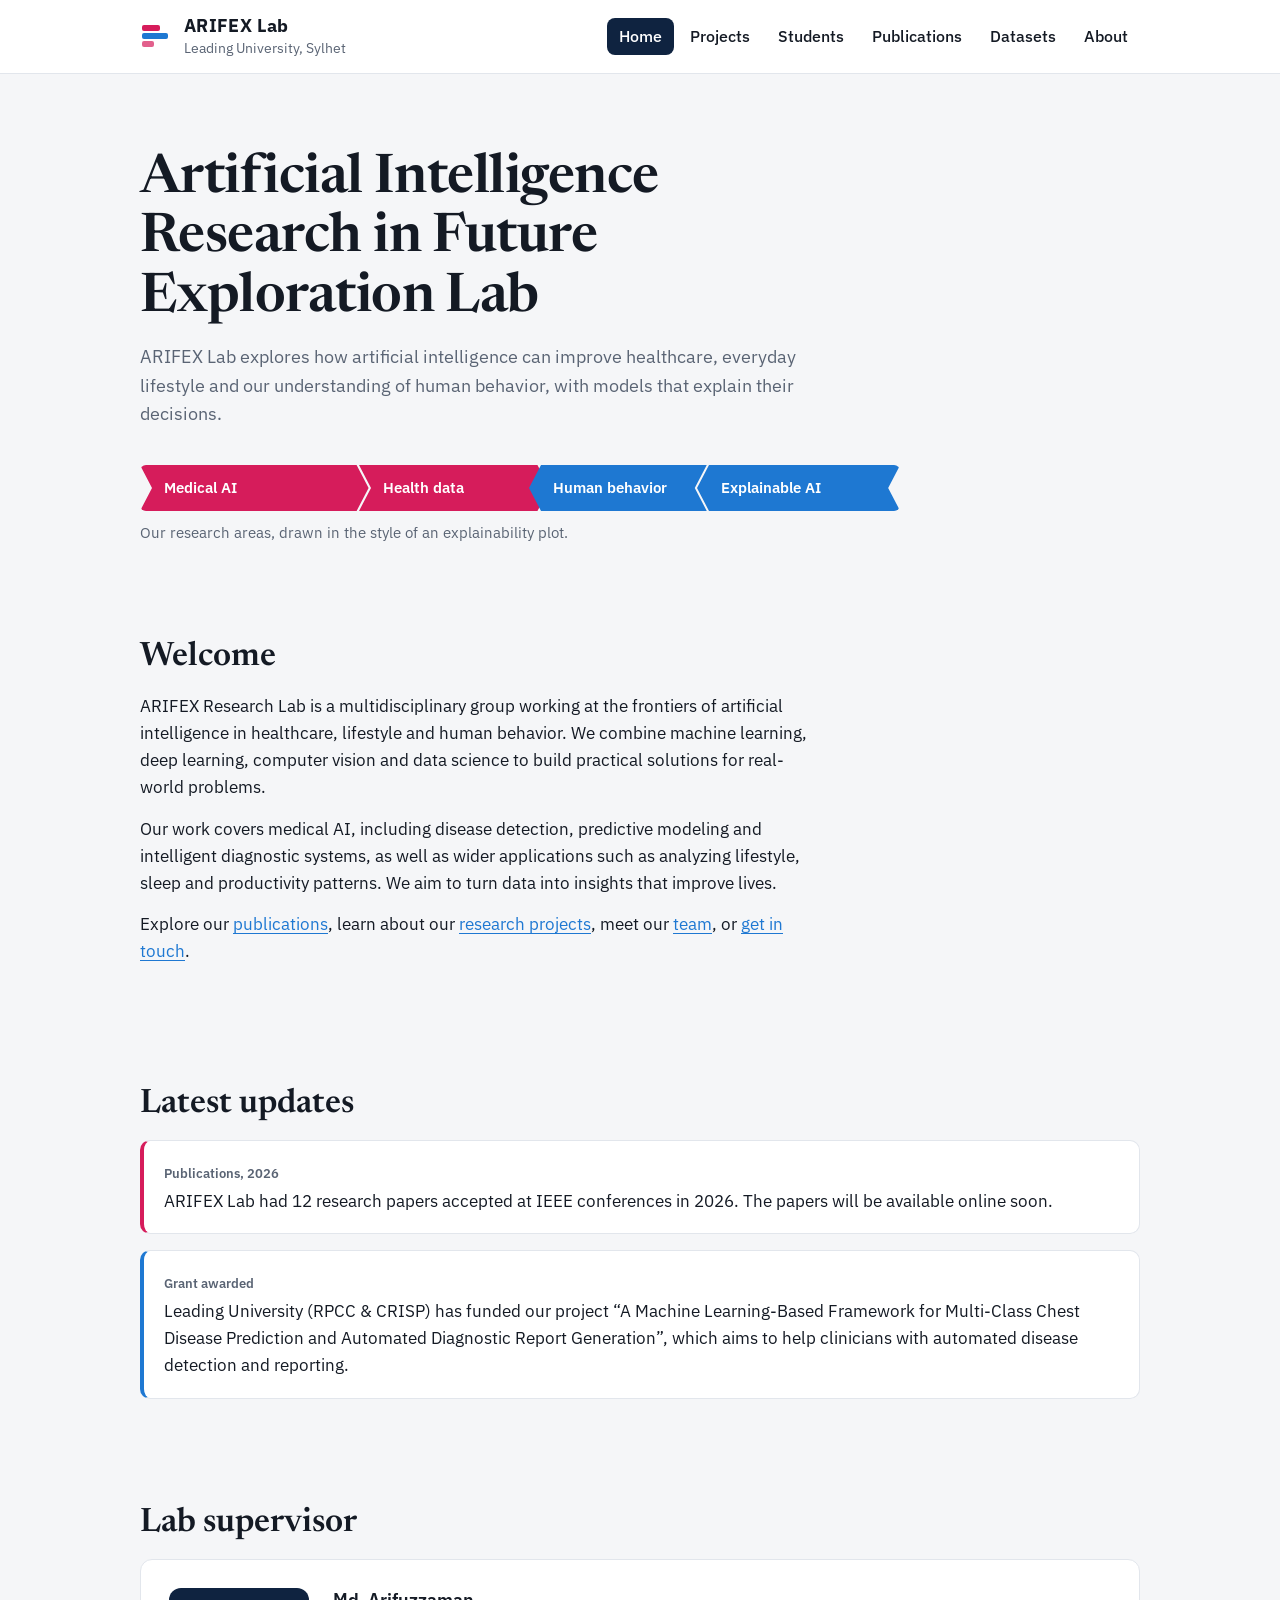
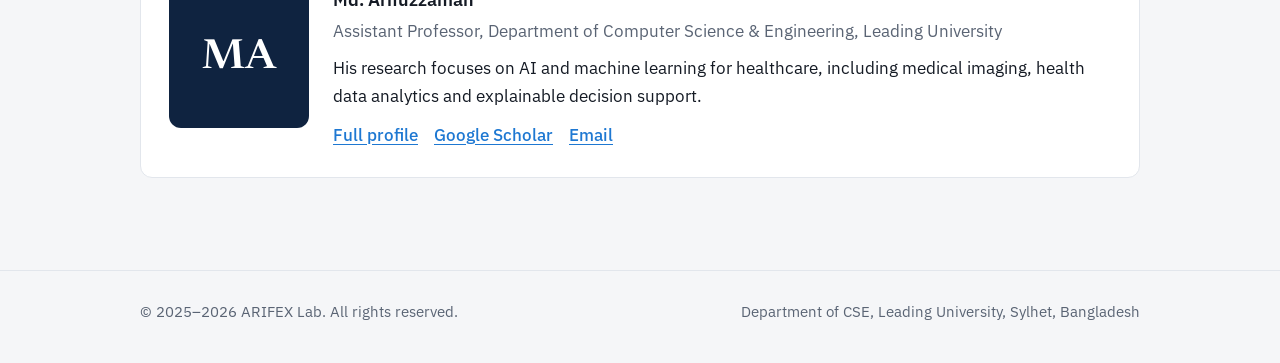
==== index.html @ 769264aa "Add files via upload" ====
<!DOCTYPE html>
<html lang="en">
<head>
<meta charset="utf-8">
<meta name="viewport" content="width=device-width, initial-scale=1, viewport-fit=cover">
<title>ARIFEX Lab | AI Research at Leading University</title>
<meta name="description" content="ARIFEX Lab explores artificial intelligence for healthcare, lifestyle and human behavior at Leading University, Sylhet.">
<link rel="icon" href="data:image/svg+xml,%3Csvg xmlns='http://www.w3.org/2000/svg' viewBox='0 0 34 34'%3E%3Crect x='2' y='6' width='18' height='6' rx='2' fill='%23D61C5B'/%3E%3Crect x='2' y='14' width='26' height='6' rx='2' fill='%231E78D2'/%3E%3Crect x='2' y='22' width='12' height='6' rx='2' fill='%23D61C5B'/%3E%3C/svg%3E">
<link rel="preconnect" href="https://fonts.googleapis.com">
<link rel="preconnect" href="https://fonts.gstatic.com" crossorigin>
<link href="https://fonts.googleapis.com/css2?family=IBM+Plex+Sans:wght@400;500;600;700&family=Newsreader:opsz,wght@6..72,500;6..72,600&display=swap" rel="stylesheet">
<link rel="stylesheet" href="style.css">
</head>
<body>
<header class="site-header">
  <div class="wrap">
    <a class="brand" href="index.html"><svg width="34" height="34" viewBox="0 0 34 34" aria-hidden="true"><rect x="2" y="6" width="18" height="6" rx="2" fill="var(--pos)"/><rect x="2" y="14" width="26" height="6" rx="2" fill="var(--neg)"/><rect x="2" y="22" width="12" height="6" rx="2" fill="var(--pos)" opacity=".7"/></svg><span><b>ARIFEX Lab</b><br><span>Leading University, Sylhet</span></span></a>
    <nav class="site-nav" aria-label="Main"><ul><li><a href="index.html" aria-current="page">Home</a></li><li><a href="projects.html">Projects</a></li><li><a href="students.html">Students</a></li><li><a href="publications.html">Publications</a></li><li><a href="datasets.html">Datasets</a></li><li><a href="about.html">About</a></li></ul></nav>
  </div>
</header>
<main>

<div class="wrap">
  <section class="page-head" aria-labelledby="t">
    <h1 id="t">Artificial Intelligence Research in Future Exploration Lab</h1>
    <p>ARIFEX Lab explores how artificial intelligence can improve healthcare, everyday lifestyle and our understanding of human behavior, with models that explain their decisions.</p>
    <div class="force" role="img" aria-label="The lab's research areas: medical AI, health data analytics, human behavior and explainable AI">
      <div class="force-bar"><div class="p" style="flex:3">Medical AI</div><div class="p" style="flex:2.4">Health data</div><div class="n" style="flex:2.2">Human behavior</div><div class="n" style="flex:2.6">Explainable AI</div></div>
      <div class="force-caption">Our research areas, drawn in the style of an explainability plot.</div>
    </div>
  </section>

  <section aria-labelledby="w">
    <div class="prose">
      <h2 id="w">Welcome</h2>
      <p>ARIFEX Research Lab is a multidisciplinary group working at the frontiers of artificial intelligence in healthcare, lifestyle and human behavior. We combine machine learning, deep learning, computer vision and data science to build practical solutions for real-world problems.</p>
      <p>Our work covers medical AI, including disease detection, predictive modeling and intelligent diagnostic systems, as well as wider applications such as analyzing lifestyle, sleep and productivity patterns. We aim to turn data into insights that improve lives.</p>
      <p>Explore our <a href="publications.html">publications</a>, learn about our <a href="projects.html">research projects</a>, meet our <a href="students.html">team</a>, or <a href="about.html#contact">get in touch</a>.</p>
    </div>
  </section>

  <section aria-labelledby="u">
    <h2 id="u">Latest updates</h2>
    <ul class="updates">
      <li><span class="tag">Publications, 2026</span><p>ARIFEX Lab had 12 research papers accepted at IEEE conferences in 2026. The papers will be available online soon.</p></li>
      <li class="grant"><span class="tag">Grant awarded</span><p>Leading University (RPCC &amp; CRISP) has funded our project “A Machine Learning-Based Framework for Multi-Class Chest Disease Prediction and Automated Diagnostic Report Generation”, which aims to help clinicians with automated disease detection and reporting.</p></li>
    </ul>
  </section>

  <section aria-labelledby="s">
    <h2 id="s">Lab supervisor</h2>
    <div class="panel person">
      <img class="photo" src="img/supervisor.jpg" alt="Photo of Md. Arifuzzaman" loading="lazy" onerror="this.outerHTML='<div class=&quot;initials&quot; aria-hidden=&quot;true&quot;>MA</div>'">
      <div>
        <h3>Md. Arifuzzaman</h3>
        <p class="role">Assistant Professor, Department of Computer Science &amp; Engineering, Leading University</p>
        <p style="margin:0">His research focuses on AI and machine learning for healthcare, including medical imaging, health data analytics and explainable decision support.</p>
        <div class="links"><a href="about.html">Full profile</a><a href="https://scholar.google.com/citations?user=ngntKZ8AAAAJ&amp;hl=en" target="_blank" rel="noopener">Google Scholar</a><a href="mailto:arif_cse@lus.ac.bd">Email</a></div>
      </div>
    </div>
  </section>
</div>
</main>
<footer class="site-footer">
  <div class="wrap">
    <span>© 2025–<span class="yr">2026</span> ARIFEX Lab. All rights reserved.</span>
    <span>Department of CSE, Leading University, Sylhet, Bangladesh</span>
  </div>
</footer>
<script>document.querySelectorAll('.yr').forEach(function(e){var y=new Date().getFullYear();if(y>2025)e.textContent=y;});</script>
</body>
</html>
---- style.css ----
:root {
  color-scheme: light;
  --bg: #F5F6F8; --surface: #FFFFFF; --text: #141A24; --muted: #5A6474; --line: #E2E6EC;
  --pos: #D61C5B; --neg: #1E78D2; --ink: #0F2340;
  --serif: "Newsreader", Georgia, "Times New Roman", serif;
  --sans: "IBM Plex Sans", system-ui, -apple-system, "Segoe UI", Roboto, sans-serif;
  box-sizing: border-box;
  padding-top: env(safe-area-inset-top, 0px);
  padding-bottom: env(safe-area-inset-bottom, 0px);
}
@media (prefers-color-scheme: dark) {
  :root:not([data-theme="light"]) {
    color-scheme: dark;
    --bg: #10151D; --surface: #171E29; --text: #E6EAF0; --muted: #A1AAB8; --line: #283142;
    --pos: #FF4D86; --neg: #5AA8F5; --ink: #DCE6F5;
  }
}
:root[data-theme="dark"] {
  color-scheme: dark;
  --bg: #10151D; --surface: #171E29; --text: #E6EAF0; --muted: #A1AAB8; --line: #283142;
  --pos: #FF4D86; --neg: #5AA8F5; --ink: #DCE6F5;
}
*, *::before, *::after { box-sizing: inherit; }
html { scroll-padding-top: env(safe-area-inset-top, 0px); }
body { margin: 0; background: var(--bg); color: var(--text); font-family: var(--sans); font-size: 1.0625rem; line-height: 1.6; }
img { max-width: 100%; display: block; }
a { color: var(--neg); text-underline-offset: 3px; }
a:hover { color: var(--pos); }
a:focus-visible, button:focus-visible { outline: 3px solid var(--neg); outline-offset: 3px; border-radius: 4px; }
.wrap { max-width: 1080px; margin: 0 auto; padding: 0 clamp(18px, 5vw, 40px); }

/* header */
.site-header { background: var(--surface); border-bottom: 1px solid var(--line); }
.site-header .wrap { display: flex; align-items: center; justify-content: space-between; gap: 18px; flex-wrap: wrap; padding-top: 14px; padding-bottom: 14px; }
.brand { display: flex; align-items: center; gap: 10px; text-decoration: none; color: var(--text); }
.brand svg { flex: none; }
.brand b { font-family: var(--sans); font-weight: 700; letter-spacing: .02em; font-size: 1.15rem; }
.brand > span { color: var(--text); line-height: 1.25; }
.brand span span { color: var(--muted); font-size: .88rem; }
.site-nav ul { list-style: none; margin: 0; padding: 0; display: flex; gap: 4px; flex-wrap: wrap; }
.site-nav a { display: block; padding: 6px 12px; border-radius: 8px; text-decoration: none; color: var(--text); font-weight: 500; font-size: .98rem; }
.site-nav a:hover { background: var(--bg); color: var(--text); }
.site-nav a[aria-current="page"] { background: var(--ink); color: var(--surface); }

/* page heads */
.page-head { padding: clamp(40px, 7vw, 76px) 0 clamp(24px, 4vw, 40px); }
h1, h2, h3 { color: var(--text); }
h1 { font-family: var(--serif); font-weight: 600; font-size: clamp(2.1rem, 5vw, 3.4rem); line-height: 1.1; margin: 0; letter-spacing: -.01em; max-width: 22ch; }
.page-head p { color: var(--muted); max-width: 62ch; margin: 14px 0 0; font-size: 1.12rem; }
h2 { font-family: var(--serif); font-weight: 600; font-size: clamp(1.6rem, 3vw, 2.1rem); line-height: 1.2; margin: 0 0 16px; }
h3 { font-family: var(--sans); font-weight: 600; font-size: 1.12rem; line-height: 1.35; margin: 0 0 6px; }
section { padding: clamp(28px, 5vw, 52px) 0; }
.prose { max-width: 68ch; }
.prose p { margin: 0 0 14px; }

/* hero force plot */
.force { margin-top: 36px; max-width: 760px; }
.force-bar { display: flex; height: 46px; border-radius: 6px; overflow: hidden; }
.force-bar div { display: flex; align-items: center; padding: 0 14px 0 24px; color: #fff; font-weight: 600; font-size: .92rem; white-space: nowrap; overflow: hidden; transform-origin: left; animation: grow .9s cubic-bezier(.2,.7,.2,1) both; }
.force-bar .p { background: var(--pos); clip-path: polygon(0 0, calc(100% - 12px) 0, 100% 50%, calc(100% - 12px) 100%, 0 100%, 12px 50%); margin-right: -10px; }
.force-bar .n { background: var(--neg); clip-path: polygon(12px 0, 100% 0, calc(100% - 12px) 50%, 100% 100%, 12px 100%, 0 50%); margin-left: -10px; }
.force-bar div:nth-child(2) { animation-delay: .12s; } .force-bar div:nth-child(3) { animation-delay: .24s; } .force-bar div:nth-child(4) { animation-delay: .36s; }
.force-caption { color: var(--muted); font-size: .92rem; margin-top: 10px; }
@keyframes grow { from { transform: scaleX(0); opacity: 0; } to { transform: scaleX(1); opacity: 1; } }
@media (prefers-reduced-motion: reduce) { .force-bar div { animation: none; } }
@media (max-width: 620px) { .force-bar { height: auto; flex-direction: column; gap: 6px; } .force-bar div.p, .force-bar div.n { height: 40px; margin: 0; clip-path: none; border-radius: 6px; padding-left: 14px; } }

/* panels */
.panel { background: var(--surface); border: 1px solid var(--line); border-radius: 12px; padding: clamp(20px, 3vw, 28px); }
.grid-2 { display: grid; grid-template-columns: repeat(auto-fit, minmax(300px, 1fr)); gap: 20px; }
.updates { list-style: none; margin: 0; padding: 0; display: grid; gap: 16px; }
.updates li { background: var(--surface); border: 1px solid var(--line); border-left: 4px solid var(--pos); border-radius: 10px; padding: 18px 20px; }
.updates li.grant { border-left-color: var(--neg); }
.tag { display: inline-block; font-size: .82rem; font-weight: 600; color: var(--muted); margin-bottom: 4px; }
.updates p { margin: 0; }

/* person */
.person { display: grid; grid-template-columns: 140px 1fr; gap: 24px; align-items: start; }
@media (max-width: 560px) { .person { grid-template-columns: 1fr; } }
.photo { width: 140px; height: 140px; border-radius: 12px; object-fit: cover; background: var(--bg); }
.initials { width: 140px; height: 140px; border-radius: 12px; display: grid; place-items: center; background: var(--ink); color: var(--surface); font-family: var(--serif); font-size: 2.6rem; font-weight: 600; }
.role { color: var(--muted); margin: 0 0 10px; }
.links { display: flex; gap: 16px; flex-wrap: wrap; margin-top: 12px; font-weight: 500; }

/* lists */
.chips { list-style: none; padding: 0; margin: 0; display: flex; flex-wrap: wrap; gap: 8px; }
.chips li { border: 1px solid var(--line); background: var(--surface); border-radius: 999px; padding: 5px 14px; font-size: .95rem; }

/* projects */
.projects { list-style: none; padding: 0; margin: 0; counter-reset: p; display: grid; gap: 20px; }
.project { background: var(--surface); border: 1px solid var(--line); border-radius: 12px; padding: clamp(20px, 3vw, 28px); }
.project .funded { display: inline-block; font-size: .85rem; font-weight: 600; color: var(--surface); background: var(--neg); border-radius: 6px; padding: 2px 10px; margin-bottom: 10px; }
.project dl { display: grid; grid-template-columns: 150px 1fr; gap: 6px 16px; margin: 14px 0 0; }
.project dt { color: var(--muted); font-weight: 500; }
.project dd { margin: 0; }
@media (max-width: 560px) { .project dl { grid-template-columns: 1fr; } .project dd { margin-bottom: 8px; } }

/* students */
.team-group { margin-bottom: 40px; }
.team-group h2 { font-size: 1.35rem; font-family: var(--sans); font-weight: 600; max-width: 60ch; }
.cards { display: grid; grid-template-columns: repeat(auto-fill, minmax(220px, 1fr)); gap: 16px; }
.card { background: var(--surface); border: 1px solid var(--line); border-radius: 12px; padding: 18px; display: flex; flex-direction: column; gap: 4px; }
.card .photo, .card .initials { width: 84px; height: 84px; border-radius: 50%; font-size: 1.6rem; margin-bottom: 10px; }
.card h3 { margin: 0; font-size: 1.02rem; }
.card p { margin: 0; color: var(--muted); font-size: .95rem; }
.card a { font-size: .9rem; word-break: break-all; }

/* publications */
.pubs { list-style: none; margin: 0; padding: 0; display: grid; gap: 18px; }
.pub { background: var(--surface); border: 1px solid var(--line); border-radius: 12px; padding: 20px 22px; }
.pub h3 { font-family: var(--serif); font-size: 1.25rem; font-weight: 600; }
.pub .venue { color: var(--muted); margin: 0 0 8px; }
.pub p { margin: 0; }
.pub .meta { margin-top: 10px; font-size: .95rem; }

.empty { text-align: left; }

/* footer */
.site-footer { border-top: 1px solid var(--line); margin-top: 40px; padding: 28px 0 40px; color: var(--muted); font-size: .95rem; }
.site-footer .wrap { display: flex; justify-content: space-between; gap: 12px; flex-wrap: wrap; }
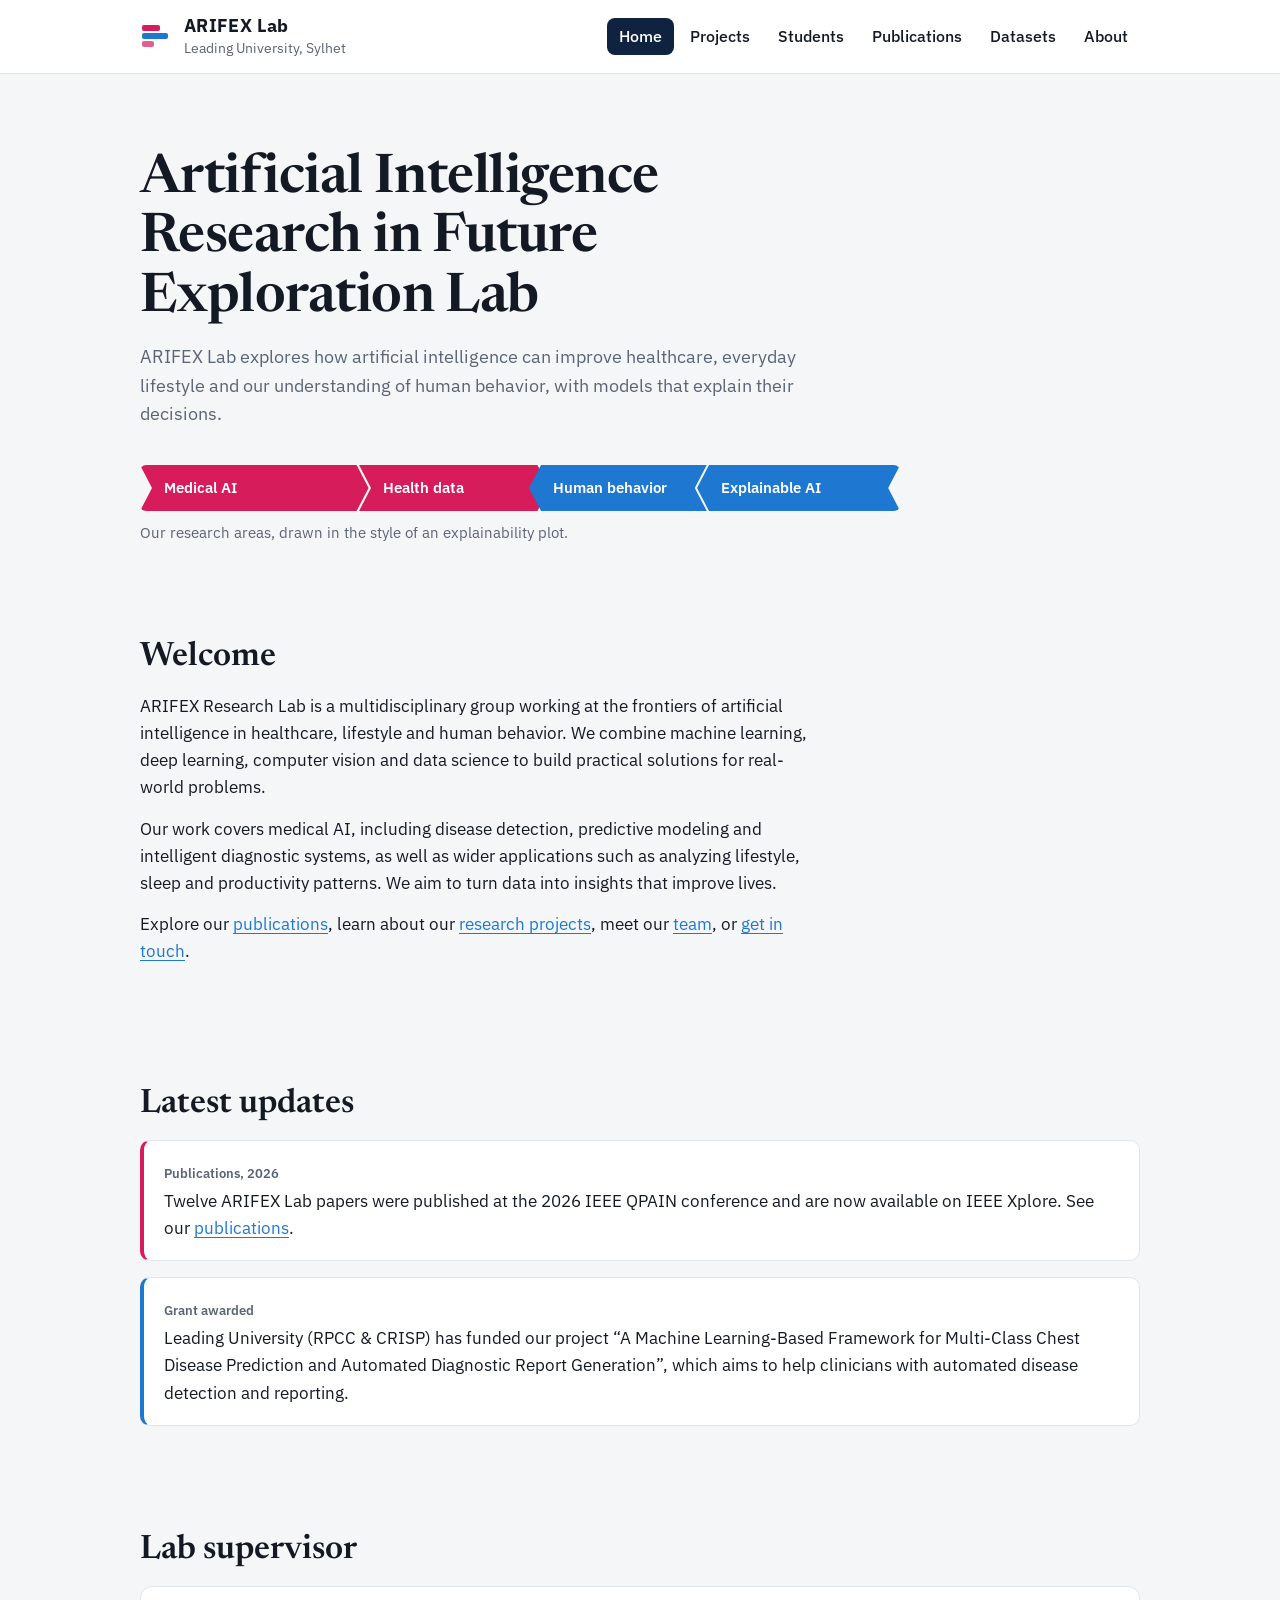
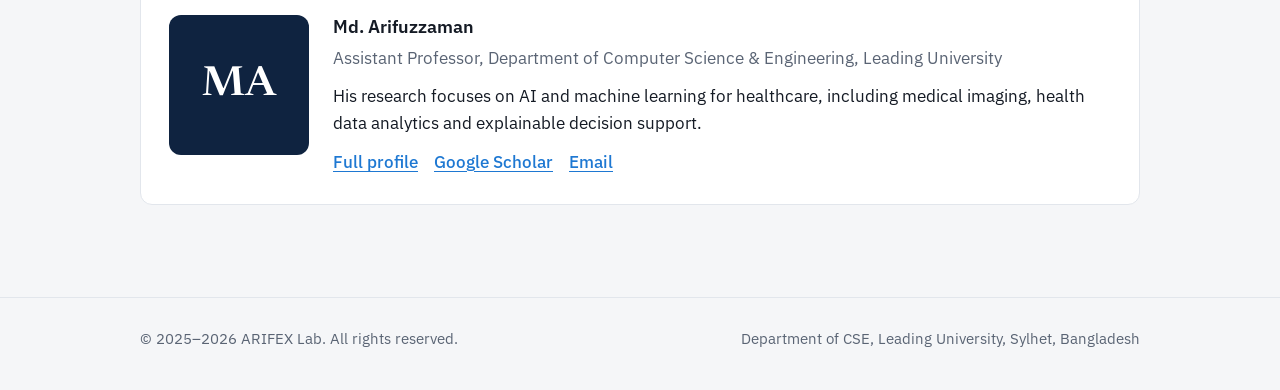
==== commit f00a8d4f: "Add files via upload" ====
--- a/index.html
+++ b/index.html
@@ -42,7 +42,7 @@
   <section aria-labelledby="u">
     <h2 id="u">Latest updates</h2>
     <ul class="updates">
-      <li><span class="tag">Publications, 2026</span><p>ARIFEX Lab had 12 research papers accepted at IEEE conferences in 2026. The papers will be available online soon.</p></li>
+      <li><span class="tag">Publications, 2026</span><p>Twelve ARIFEX Lab papers were published at the 2026 IEEE QPAIN conference and are now available on IEEE Xplore. See our <a href="publications.html">publications</a>.</p></li>
       <li class="grant"><span class="tag">Grant awarded</span><p>Leading University (RPCC &amp; CRISP) has funded our project “A Machine Learning-Based Framework for Multi-Class Chest Disease Prediction and Automated Diagnostic Report Generation”, which aims to help clinicians with automated disease detection and reporting.</p></li>
     </ul>
   </section>
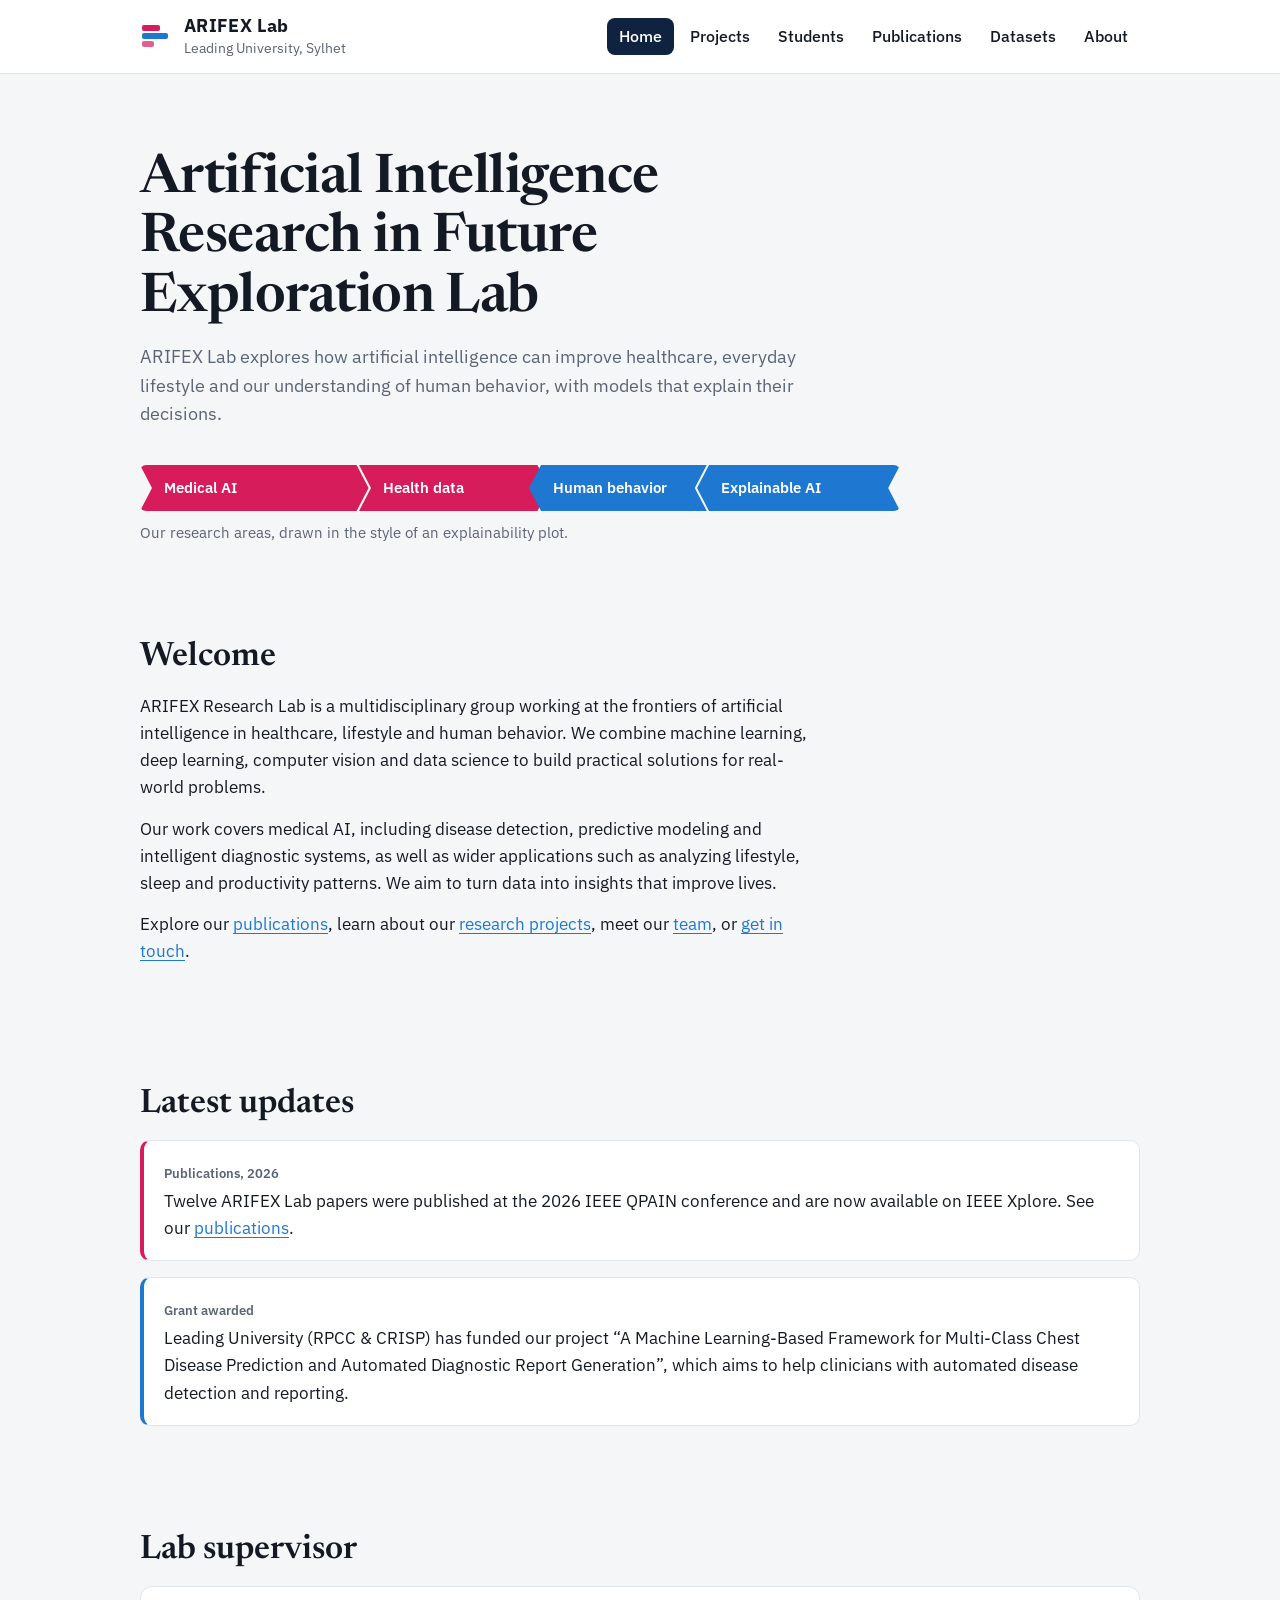
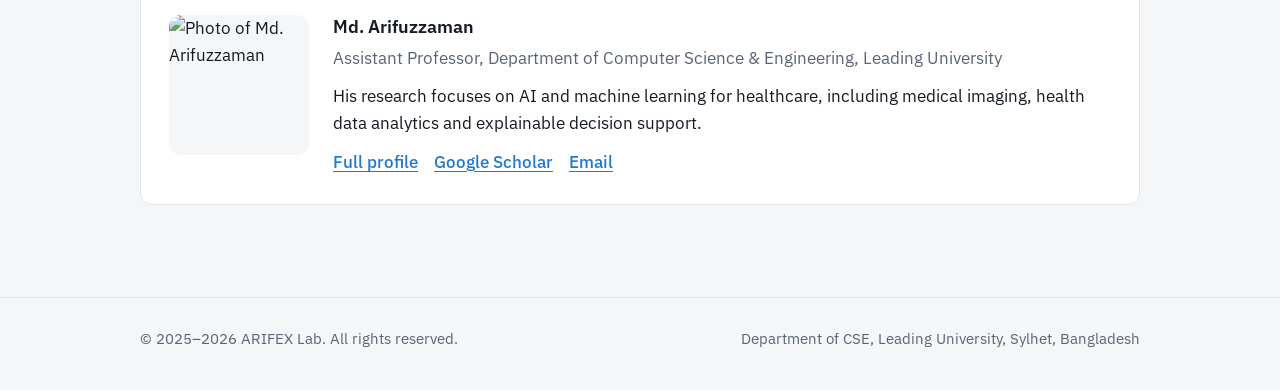
==== commit 3c96bd14: "Add files via upload" ====
--- a/index.html
+++ b/index.html
@@ -50,7 +50,7 @@
   <section aria-labelledby="s">
     <h2 id="s">Lab supervisor</h2>
     <div class="panel person">
-      <img class="photo" src="img/supervisor.jpg" alt="Photo of Md. Arifuzzaman" loading="lazy" onerror="this.outerHTML='<div class=&quot;initials&quot; aria-hidden=&quot;true&quot;>MA</div>'">
+      <img class="photo" src="img/supervisor.jpg" alt="Photo of Md. Arifuzzaman">
       <div>
         <h3>Md. Arifuzzaman</h3>
         <p class="role">Assistant Professor, Department of Computer Science &amp; Engineering, Leading University</p>
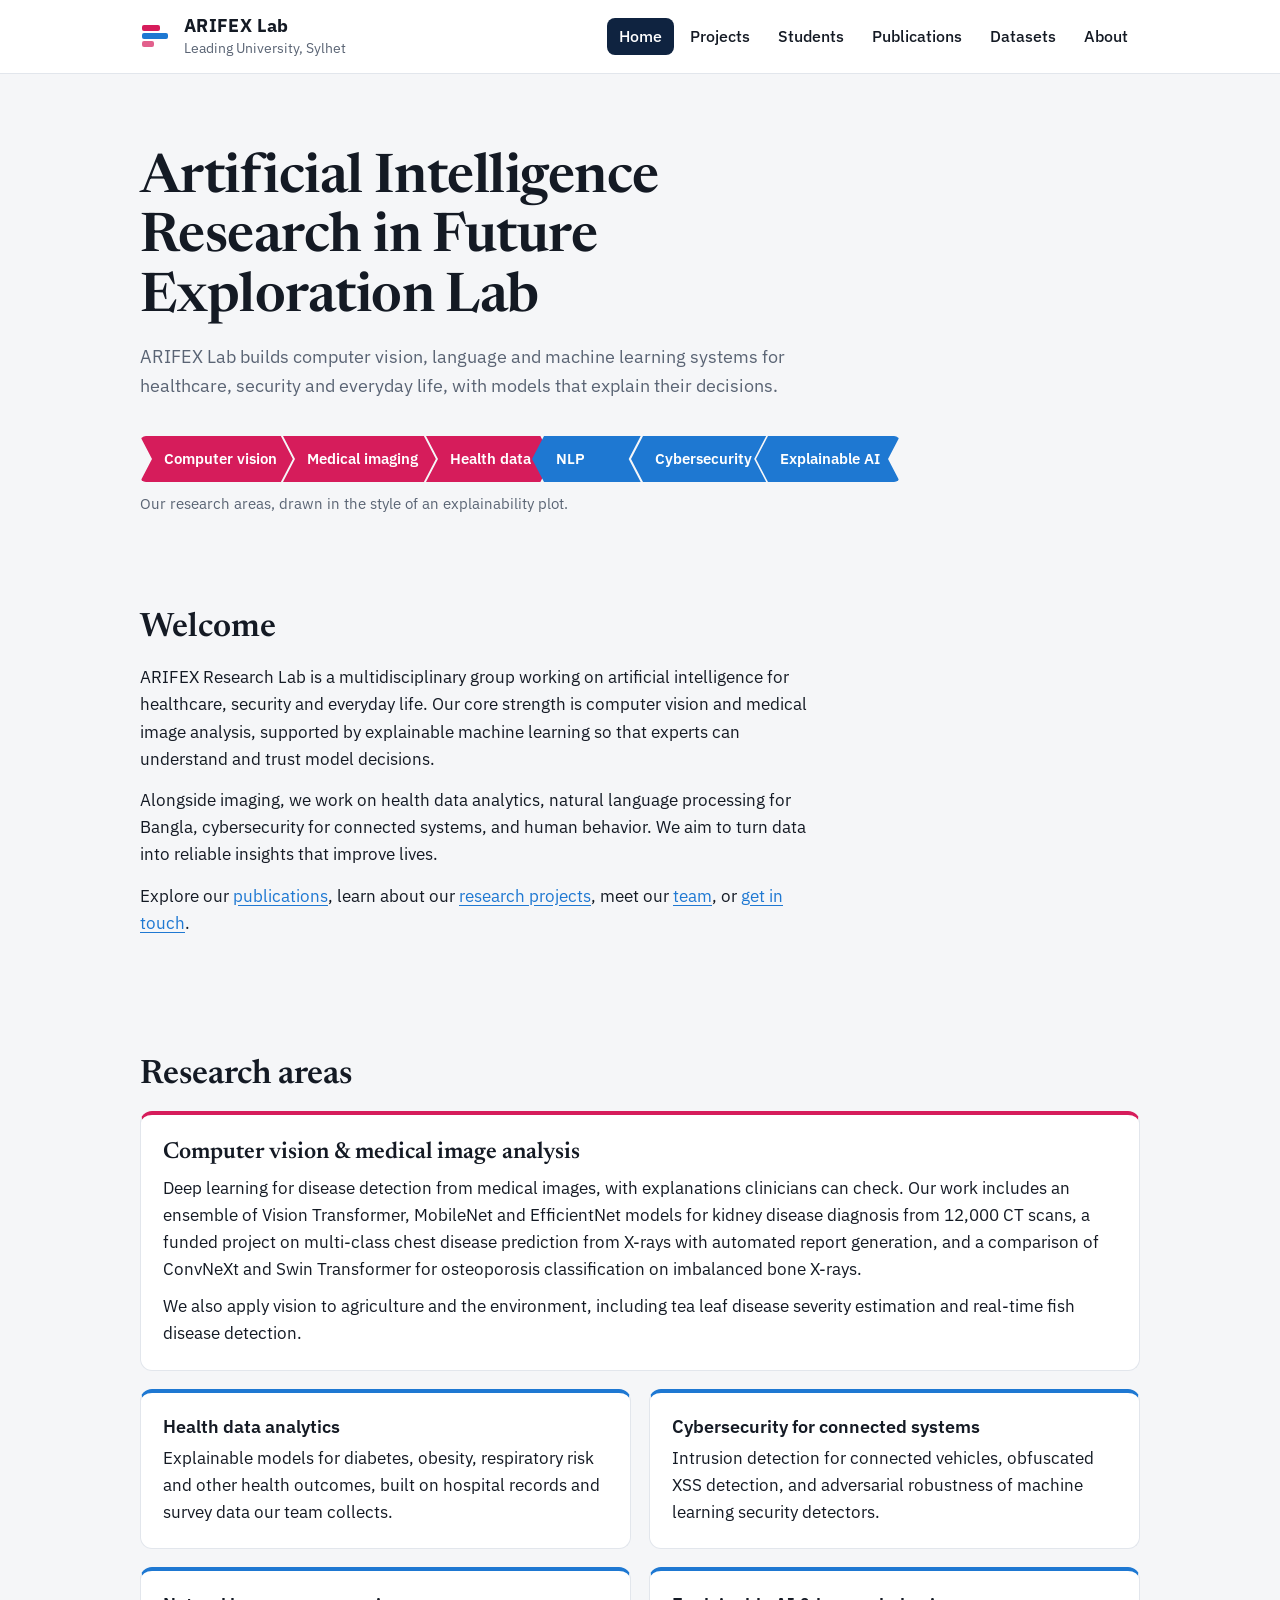
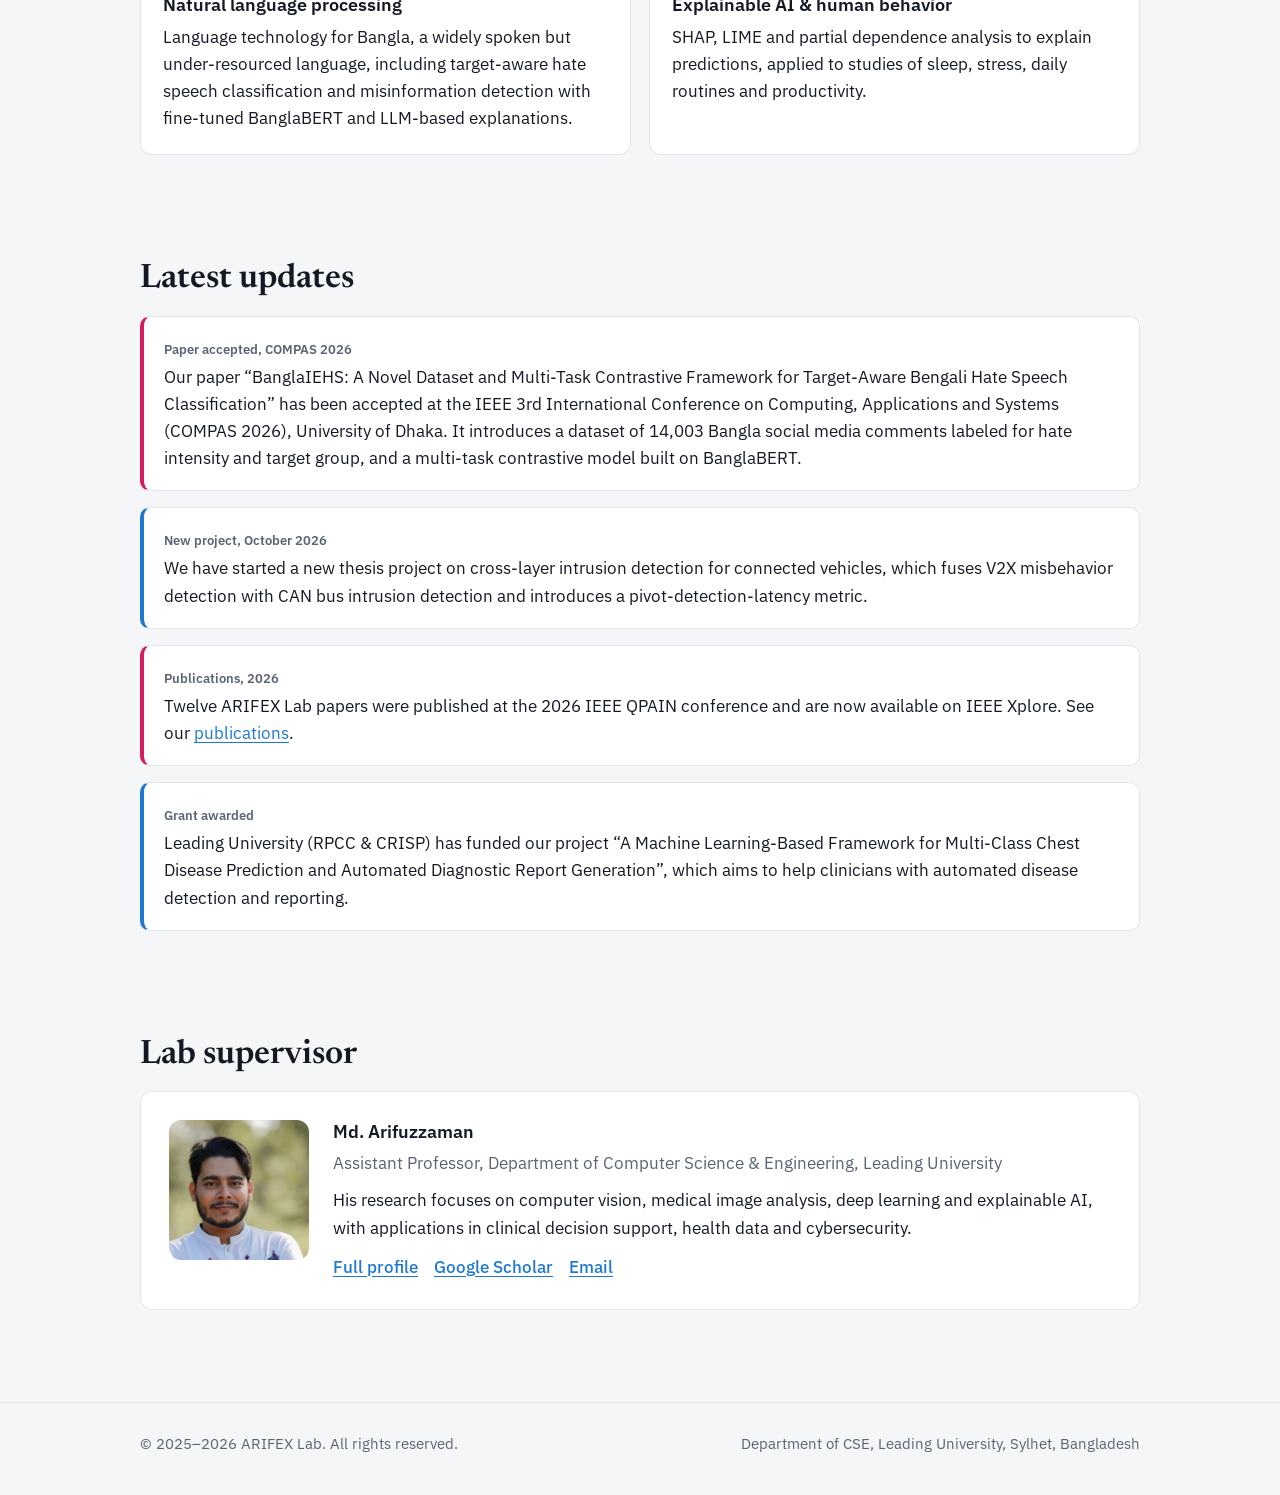
==== commit 8d5d3aae: "Add files via upload" ====
--- a/index.html
+++ b/index.html
@@ -23,9 +23,9 @@
 <div class="wrap">
   <section class="page-head" aria-labelledby="t">
     <h1 id="t">Artificial Intelligence Research in Future Exploration Lab</h1>
-    <p>ARIFEX Lab explores how artificial intelligence can improve healthcare, everyday lifestyle and our understanding of human behavior, with models that explain their decisions.</p>
-    <div class="force" role="img" aria-label="The lab's research areas: medical AI, health data analytics, human behavior and explainable AI">
-      <div class="force-bar"><div class="p" style="flex:3">Medical AI</div><div class="p" style="flex:2.4">Health data</div><div class="n" style="flex:2.2">Human behavior</div><div class="n" style="flex:2.6">Explainable AI</div></div>
+    <p>ARIFEX Lab builds computer vision, language and machine learning systems for healthcare, security and everyday life, with models that explain their decisions.</p>
+    <div class="force" role="img" aria-label="The lab's research areas: computer vision, medical image analysis, health data, natural language processing, cybersecurity and explainable AI">
+      <div class="force-bar"><div class="p" style="flex:2.6">Computer vision</div><div class="p" style="flex:2.6">Medical imaging</div><div class="p" style="flex:2">Health data</div><div class="n" style="flex:1.6">NLP</div><div class="n" style="flex:2.2">Cybersecurity</div><div class="n" style="flex:2.4">Explainable AI</div></div>
       <div class="force-caption">Our research areas, drawn in the style of an explainability plot.</div>
     </div>
   </section>
@@ -33,15 +33,44 @@
   <section aria-labelledby="w">
     <div class="prose">
       <h2 id="w">Welcome</h2>
-      <p>ARIFEX Research Lab is a multidisciplinary group working at the frontiers of artificial intelligence in healthcare, lifestyle and human behavior. We combine machine learning, deep learning, computer vision and data science to build practical solutions for real-world problems.</p>
-      <p>Our work covers medical AI, including disease detection, predictive modeling and intelligent diagnostic systems, as well as wider applications such as analyzing lifestyle, sleep and productivity patterns. We aim to turn data into insights that improve lives.</p>
+      <p>ARIFEX Research Lab is a multidisciplinary group working on artificial intelligence for healthcare, security and everyday life. Our core strength is computer vision and medical image analysis, supported by explainable machine learning so that experts can understand and trust model decisions.</p>
+      <p>Alongside imaging, we work on health data analytics, natural language processing for Bangla, cybersecurity for connected systems, and human behavior. We aim to turn data into reliable insights that improve lives.</p>
       <p>Explore our <a href="publications.html">publications</a>, learn about our <a href="projects.html">research projects</a>, meet our <a href="students.html">team</a>, or <a href="about.html#contact">get in touch</a>.</p>
+    </div>
+  </section>
+
+  <section aria-labelledby="ra">
+    <h2 id="ra">Research areas</h2>
+    <div class="areas">
+      <article class="area lead">
+        <h3>Computer vision &amp; medical image analysis</h3>
+        <p>Deep learning for disease detection from medical images, with explanations clinicians can check. Our work includes an ensemble of Vision Transformer, MobileNet and EfficientNet models for kidney disease diagnosis from 12,000 CT scans, a funded project on multi-class chest disease prediction from X-rays with automated report generation, and a comparison of ConvNeXt and Swin Transformer for osteoporosis classification on imbalanced bone X-rays.</p>
+        <p>We also apply vision to agriculture and the environment, including tea leaf disease severity estimation and real-time fish disease detection.</p>
+      </article>
+      <article class="area">
+        <h3>Health data analytics</h3>
+        <p>Explainable models for diabetes, obesity, respiratory risk and other health outcomes, built on hospital records and survey data our team collects.</p>
+      </article>
+      <article class="area">
+        <h3>Cybersecurity for connected systems</h3>
+        <p>Intrusion detection for connected vehicles, obfuscated XSS detection, and adversarial robustness of machine learning security detectors.</p>
+      </article>
+      <article class="area">
+        <h3>Natural language processing</h3>
+        <p>Language technology for Bangla, a widely spoken but under-resourced language, including target-aware hate speech classification and misinformation detection with fine-tuned BanglaBERT and LLM-based explanations.</p>
+      </article>
+      <article class="area">
+        <h3>Explainable AI &amp; human behavior</h3>
+        <p>SHAP, LIME and partial dependence analysis to explain predictions, applied to studies of sleep, stress, daily routines and productivity.</p>
+      </article>
     </div>
   </section>
 
   <section aria-labelledby="u">
     <h2 id="u">Latest updates</h2>
     <ul class="updates">
+      <li><span class="tag">Paper accepted, COMPAS 2026</span><p>Our paper “BanglaIEHS: A Novel Dataset and Multi-Task Contrastive Framework for Target-Aware Bengali Hate Speech Classification” has been accepted at the IEEE 3rd International Conference on Computing, Applications and Systems (COMPAS 2026), University of Dhaka. It introduces a dataset of 14,003 Bangla social media comments labeled for hate intensity and target group, and a multi-task contrastive model built on BanglaBERT.</p></li>
+      <li class="grant"><span class="tag">New project, October 2026</span><p>We have started a new thesis project on cross-layer intrusion detection for connected vehicles, which fuses V2X misbehavior detection with CAN bus intrusion detection and introduces a pivot-detection-latency metric.</p></li>
       <li><span class="tag">Publications, 2026</span><p>Twelve ARIFEX Lab papers were published at the 2026 IEEE QPAIN conference and are now available on IEEE Xplore. See our <a href="publications.html">publications</a>.</p></li>
       <li class="grant"><span class="tag">Grant awarded</span><p>Leading University (RPCC &amp; CRISP) has funded our project “A Machine Learning-Based Framework for Multi-Class Chest Disease Prediction and Automated Diagnostic Report Generation”, which aims to help clinicians with automated disease detection and reporting.</p></li>
     </ul>
@@ -54,7 +83,7 @@
       <div>
         <h3>Md. Arifuzzaman</h3>
         <p class="role">Assistant Professor, Department of Computer Science &amp; Engineering, Leading University</p>
-        <p style="margin:0">His research focuses on AI and machine learning for healthcare, including medical imaging, health data analytics and explainable decision support.</p>
+        <p style="margin:0">His research focuses on computer vision, medical image analysis, deep learning and explainable AI, with applications in clinical decision support, health data and cybersecurity.</p>
         <div class="links"><a href="about.html">Full profile</a><a href="https://scholar.google.com/citations?user=ngntKZ8AAAAJ&amp;hl=en" target="_blank" rel="noopener">Google Scholar</a><a href="mailto:arif_cse@lus.ac.bd">Email</a></div>
       </div>
     </div>
--- a/style.css
+++ b/style.css
@@ -118,3 +118,13 @@
 /* footer */
 .site-footer { border-top: 1px solid var(--line); margin-top: 40px; padding: 28px 0 40px; color: var(--muted); font-size: .95rem; }
 .site-footer .wrap { display: flex; justify-content: space-between; gap: 12px; flex-wrap: wrap; }
+
+/* research areas */
+.areas { display: grid; grid-template-columns: repeat(2, 1fr); gap: 18px; }
+.area { background: var(--surface); border: 1px solid var(--line); border-radius: 12px; padding: 22px; }
+.area p { margin: 0 0 10px; color: var(--text); }
+.area p:last-child { margin-bottom: 0; }
+.area.lead { grid-column: 1 / -1; border-top: 4px solid var(--pos); }
+.area.lead h3 { font-family: var(--serif); font-size: 1.45rem; }
+.area:not(.lead) { border-top: 4px solid var(--neg); }
+@media (max-width: 820px) { .areas { grid-template-columns: 1fr; } }
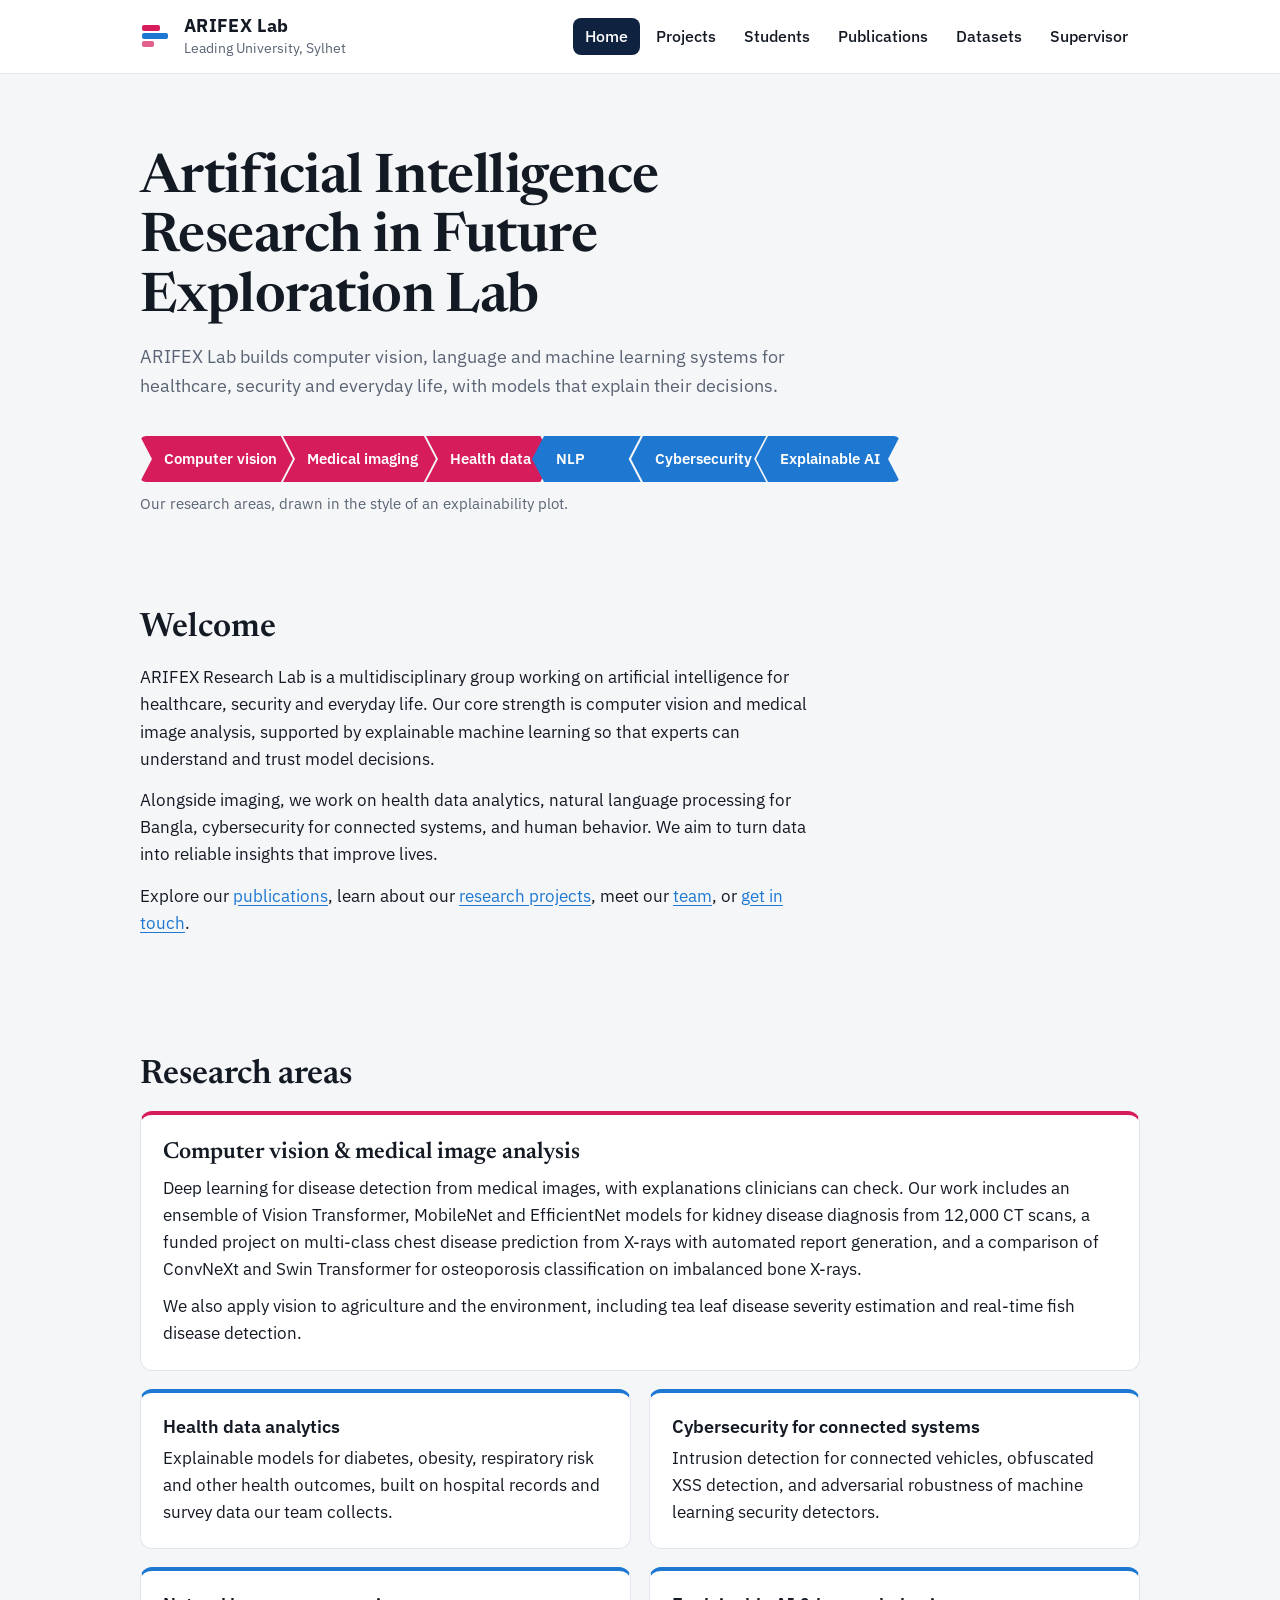
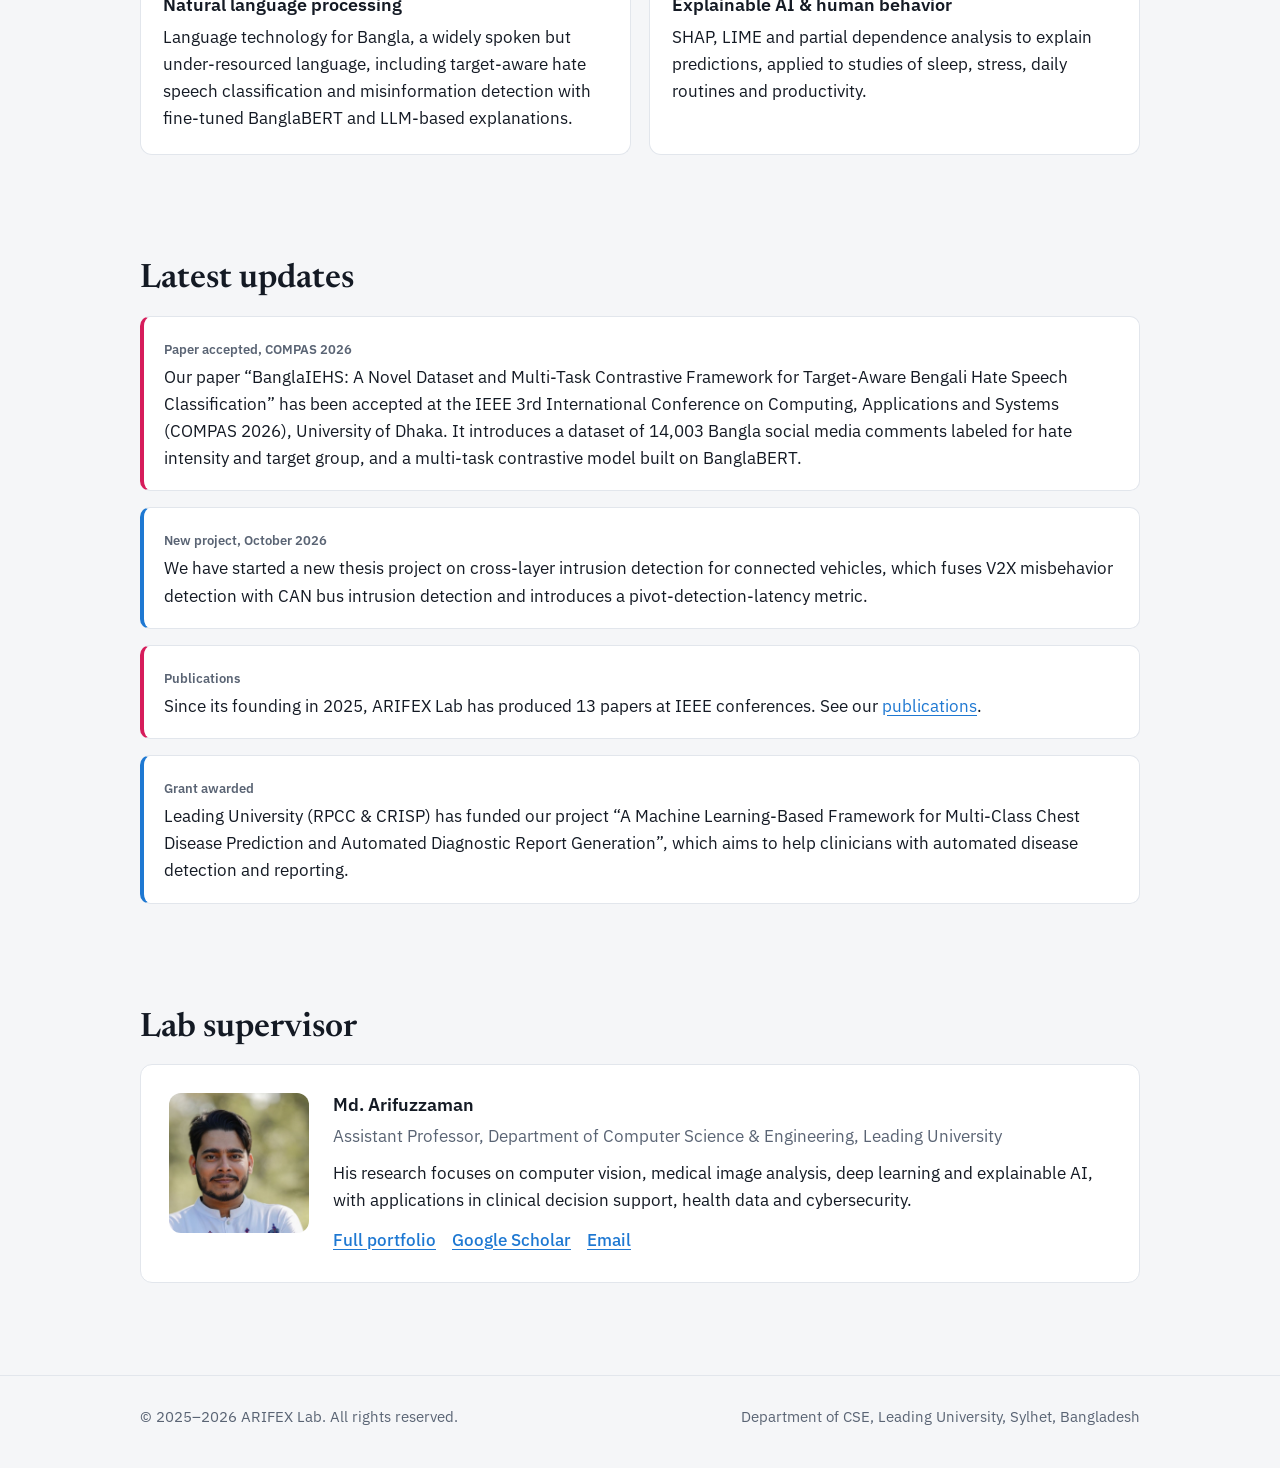
==== commit 6510b0ea: "Add files via upload" ====
--- a/index.html
+++ b/index.html
@@ -15,7 +15,7 @@
 <header class="site-header">
   <div class="wrap">
     <a class="brand" href="index.html"><svg width="34" height="34" viewBox="0 0 34 34" aria-hidden="true"><rect x="2" y="6" width="18" height="6" rx="2" fill="var(--pos)"/><rect x="2" y="14" width="26" height="6" rx="2" fill="var(--neg)"/><rect x="2" y="22" width="12" height="6" rx="2" fill="var(--pos)" opacity=".7"/></svg><span><b>ARIFEX Lab</b><br><span>Leading University, Sylhet</span></span></a>
-    <nav class="site-nav" aria-label="Main"><ul><li><a href="index.html" aria-current="page">Home</a></li><li><a href="projects.html">Projects</a></li><li><a href="students.html">Students</a></li><li><a href="publications.html">Publications</a></li><li><a href="datasets.html">Datasets</a></li><li><a href="about.html">About</a></li></ul></nav>
+    <nav class="site-nav" aria-label="Main"><ul><li><a href="index.html" aria-current="page">Home</a></li><li><a href="projects.html">Projects</a></li><li><a href="students.html">Students</a></li><li><a href="publications.html">Publications</a></li><li><a href="datasets.html">Datasets</a></li><li><a href="about.html">Supervisor</a></li></ul></nav>
   </div>
 </header>
 <main>
@@ -71,7 +71,7 @@
     <ul class="updates">
       <li><span class="tag">Paper accepted, COMPAS 2026</span><p>Our paper “BanglaIEHS: A Novel Dataset and Multi-Task Contrastive Framework for Target-Aware Bengali Hate Speech Classification” has been accepted at the IEEE 3rd International Conference on Computing, Applications and Systems (COMPAS 2026), University of Dhaka. It introduces a dataset of 14,003 Bangla social media comments labeled for hate intensity and target group, and a multi-task contrastive model built on BanglaBERT.</p></li>
       <li class="grant"><span class="tag">New project, October 2026</span><p>We have started a new thesis project on cross-layer intrusion detection for connected vehicles, which fuses V2X misbehavior detection with CAN bus intrusion detection and introduces a pivot-detection-latency metric.</p></li>
-      <li><span class="tag">Publications, 2026</span><p>Twelve ARIFEX Lab papers were published at the 2026 IEEE QPAIN conference and are now available on IEEE Xplore. See our <a href="publications.html">publications</a>.</p></li>
+      <li><span class="tag">Publications</span><p>Since its founding in 2025, ARIFEX Lab has produced 13 papers at IEEE conferences. See our <a href="publications.html">publications</a>.</p></li>
       <li class="grant"><span class="tag">Grant awarded</span><p>Leading University (RPCC &amp; CRISP) has funded our project “A Machine Learning-Based Framework for Multi-Class Chest Disease Prediction and Automated Diagnostic Report Generation”, which aims to help clinicians with automated disease detection and reporting.</p></li>
     </ul>
   </section>
@@ -84,7 +84,7 @@
         <h3>Md. Arifuzzaman</h3>
         <p class="role">Assistant Professor, Department of Computer Science &amp; Engineering, Leading University</p>
         <p style="margin:0">His research focuses on computer vision, medical image analysis, deep learning and explainable AI, with applications in clinical decision support, health data and cybersecurity.</p>
-        <div class="links"><a href="about.html">Full profile</a><a href="https://scholar.google.com/citations?user=ngntKZ8AAAAJ&amp;hl=en" target="_blank" rel="noopener">Google Scholar</a><a href="mailto:arif_cse@lus.ac.bd">Email</a></div>
+        <div class="links"><a href="about.html">Full portfolio</a><a href="https://scholar.google.com/citations?user=ngntKZ8AAAAJ&amp;hl=en" target="_blank" rel="noopener">Google Scholar</a><a href="mailto:arif_cse@lus.ac.bd">Email</a></div>
       </div>
     </div>
   </section>
--- a/style.css
+++ b/style.css
@@ -128,3 +128,18 @@
 .area.lead h3 { font-family: var(--serif); font-size: 1.45rem; }
 .area:not(.lead) { border-top: 4px solid var(--neg); }
 @media (max-width: 820px) { .areas { grid-template-columns: 1fr; } }
+
+/* supervisor portfolio */
+.sub { font-family: var(--serif); font-size: 1.5rem; font-weight: 600; margin: 40px 0 16px; }
+.journey { list-style: none; margin: 0; padding: 0; border-left: 2px solid var(--line); }
+.journey li { position: relative; display: grid; grid-template-columns: 150px 1fr; gap: 16px; padding: 0 0 18px 24px; }
+.journey li::before { content: ""; position: absolute; left: -7px; top: 7px; width: 12px; height: 12px; border-radius: 50%; background: var(--surface); border: 3px solid var(--neg); }
+.journey li:last-child::before { border-color: var(--pos); }
+.journey .when { font-weight: 600; color: var(--muted); font-size: .95rem; }
+@media (max-width: 620px) { .journey li { grid-template-columns: 1fr; gap: 2px; } }
+.selected { margin: 0; padding-left: 1.4em; display: grid; gap: 12px; max-width: 80ch; }
+.selected li::marker { color: var(--pos); font-weight: 700; }
+.selected a { font-weight: 500; }
+.more { margin: 14px 0 0; font-weight: 500; }
+.grid-3 { display: grid; grid-template-columns: repeat(auto-fit, minmax(260px, 1fr)); gap: 20px; margin-top: 40px; }
+.visually-hidden { position: absolute; width: 1px; height: 1px; overflow: hidden; clip: rect(0 0 0 0); white-space: nowrap; }
